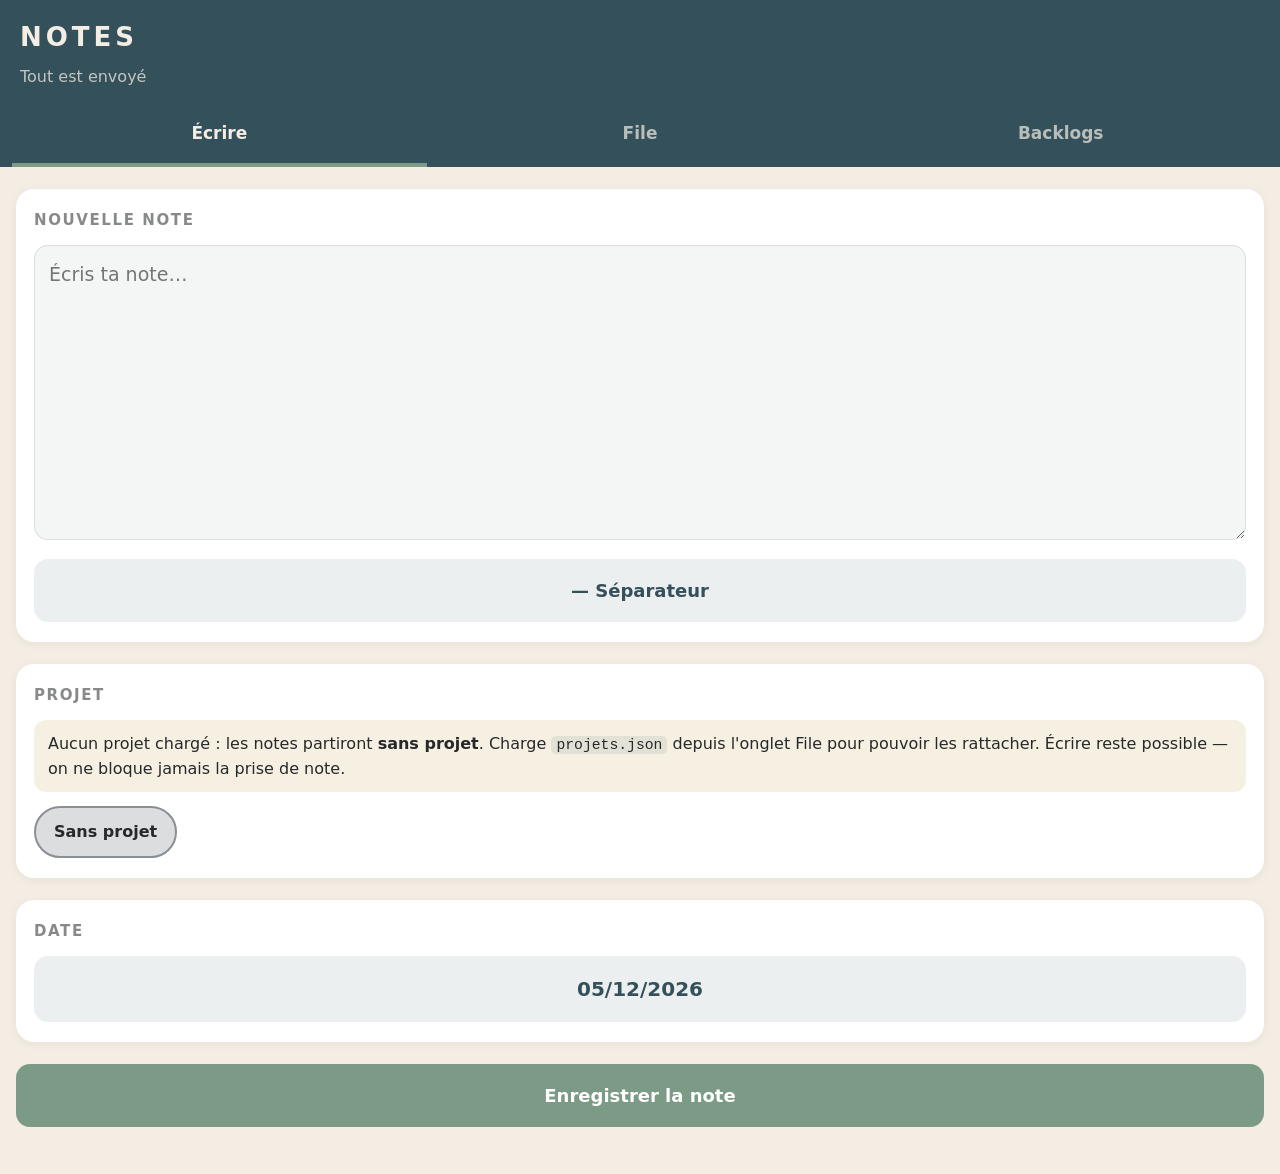
==== index.html @ 2f2c75e6 "PWA de prise de notes du Cockpit Application mobile hors-ligne : notes rattachees a un projet, file " ====
<!DOCTYPE html>
<html lang="fr">
  <head>
    <meta charset="utf-8" />
    <meta name="viewport" content="width=device-width, initial-scale=1, viewport-fit=cover" />
    <meta name="theme-color" content="#34505A" />
    <meta name="mobile-web-app-capable" content="yes" />
    <meta name="apple-mobile-web-app-capable" content="yes" />
    <meta name="apple-mobile-web-app-status-bar-style" content="black-translucent" />
    <title>Notes — Cockpit</title>
    <!-- Chemins RELATIFS partout : l'application est servie sous un sous-chemin GitHub
         Pages (utilisateur.github.io/depot/mobile/). Aucune ressource distante : ni
         police, ni bibliothèque, ni CDN — 100 % hors-ligne. -->
    <link rel="manifest" href="./manifest.webmanifest" />
    <link rel="icon" href="./icon.svg" type="image/svg+xml" />
    <link rel="apple-touch-icon" href="./icon.svg" />
    <link rel="stylesheet" href="./styles.css" />
  </head>
  <body>
    <div id="app"></div>
    <!-- Sélecteur de fichier des référentiels, HORS de #app : il survit aux rendus. -->
    <input type="file" id="fichier-ref" accept=".json,application/json" hidden />
    <script src="./core.js"></script>
    <script src="./store.js"></script>
    <script src="./app.js"></script>
  </body>
</html>
---- styles.css ----
/* styles.css — application mobile de notes du Cockpit.
 *
 * Deux exigences tenues ensemble :
 *  - l'identité visuelle du Cockpit, constante partout (crème, ardoise, sauge, encre) ;
 *  - la langue visuelle de l'application de budget (D18) : GROSSES séparations entre les
 *    sujets, boutons LARGES et bien espacés, faciles à viser au pouce, textes GRANDS.
 *
 * Police système uniquement : aucune ressource distante ne peut manquer hors-ligne.
 */

:root {
  --creme: #f3ede3;
  --ardoise: #34505a;
  --sauge: #7c9b86;
  --encre: #26282a;
  --brique: #a24b42;
  --papier: #ffffff;
  --trait: rgba(38, 40, 42, 0.12);
}

* {
  box-sizing: border-box;
  -webkit-tap-highlight-color: transparent;
}

html,
body {
  margin: 0;
  padding: 0;
  background: var(--creme);
  color: var(--encre);
  font-family: system-ui, -apple-system, "Segoe UI", Roboto, sans-serif;
  font-size: 18px;
  line-height: 1.5;
  -webkit-text-size-adjust: 100%;
}

#app {
  padding-bottom: 48px;
}

/* ---- En-tête et indicateur permanent ---- */

.entete {
  background: var(--ardoise);
  color: var(--creme);
  padding: calc(env(safe-area-inset-top, 0px) + 18px) 20px 16px;
}

.marque {
  margin: 0;
  font-size: 26px;
  font-weight: 700;
  letter-spacing: 4px;
  text-transform: uppercase;
}

/* « X notes à envoyer » — visible en permanence, sur tous les écrans. */
.compteur {
  display: inline-block;
  margin-top: 8px;
  font-size: 16px;
  opacity: 0.75;
}

.compteur-actif {
  opacity: 1;
  font-weight: 600;
  background: rgba(243, 237, 227, 0.16);
  border-radius: 999px;
  padding: 4px 14px;
}

/* ---- Onglets : trois cibles larges ---- */

.onglets {
  display: flex;
  background: var(--ardoise);
  padding: 0 12px;
  gap: 6px;
  position: sticky;
  top: 0;
  z-index: 5;
}

.onglet {
  flex: 1;
  font: inherit;
  font-size: 17px;
  font-weight: 600;
  color: rgba(243, 237, 227, 0.7);
  background: none;
  border: none;
  border-bottom: 4px solid transparent;
  padding: 16px 4px;
  cursor: pointer;
}

.onglet-actif {
  color: var(--creme);
  border-bottom-color: var(--sauge);
}

/* ---- Blocs : c'est la GROSSE séparation entre les sujets ---- */

.contenu {
  padding: 0 16px;
}

.bloc {
  background: var(--papier);
  border-radius: 18px;
  padding: 20px 18px;
  margin-top: 22px;
  box-shadow: 0 2px 10px rgba(38, 40, 42, 0.06);
}

.titre-bloc {
  margin: 0 0 14px;
  font-size: 15px;
  font-weight: 700;
  letter-spacing: 1.6px;
  text-transform: uppercase;
  color: rgba(38, 40, 42, 0.55);
}

.titre-projet {
  font-size: 22px;
  letter-spacing: 0.5px;
  text-transform: none;
  color: var(--encre);
  border-left: 6px solid var(--teinte);
  padding-left: 12px;
  margin-top: 16px;
}

.explication {
  margin: 0 0 14px;
  font-size: 16px;
  color: rgba(38, 40, 42, 0.65);
}

.avertissement {
  margin: 0 0 14px;
  padding: 12px 14px;
  background: rgba(194, 162, 75, 0.16);
  border-radius: 12px;
  font-size: 16px;
  line-height: 1.45;
}

code {
  font-family: ui-monospace, "SFMono-Regular", Menlo, monospace;
  font-size: 0.92em;
  background: rgba(52, 80, 90, 0.09);
  border-radius: 5px;
  padding: 1px 5px;
}

/* ---- Boutons : larges, bien espacés, faciles à viser au pouce ---- */

.bouton {
  display: block;
  width: 100%;
  font: inherit;
  font-size: 18px;
  font-weight: 600;
  border: none;
  border-radius: 14px;
  padding: 18px 20px;
  margin-top: 12px;
  cursor: pointer;
  text-align: center;
}

.bouton:first-child {
  margin-top: 0;
}

.bouton-fort {
  background: var(--sauge);
  color: #ffffff;
}

.bouton-fort:disabled {
  background: rgba(38, 40, 42, 0.14);
  color: rgba(38, 40, 42, 0.45);
}

.bouton-doux {
  background: rgba(52, 80, 90, 0.09);
  color: var(--ardoise);
}

.bouton-doux:disabled {
  color: rgba(38, 40, 42, 0.35);
}

.bouton-danger {
  background: rgba(162, 75, 66, 0.12);
  color: var(--brique);
}

.bouton-date {
  font-size: 20px;
}

/* Le bloc d'envoi est visuellement à part : ce n'est pas le même geste qu'enregistrer. */
.bloc-envoi {
  background: var(--ardoise);
  color: var(--creme);
}

.bloc-envoi .titre-bloc,
.bloc-envoi .explication {
  color: rgba(243, 237, 227, 0.72);
}

.bloc-envoi .bouton-doux {
  background: rgba(243, 237, 227, 0.15);
  color: var(--creme);
}

.bloc-envoi code {
  background: rgba(243, 237, 227, 0.18);
  color: var(--creme);
}

.bloc-action {
  background: none;
  box-shadow: none;
  padding: 0;
}

/* ---- Saisie ---- */

.saisie {
  width: 100%;
  font: inherit;
  font-size: 19px;
  line-height: 1.55;
  color: var(--encre);
  background: rgba(52, 80, 90, 0.05);
  border: 1px solid var(--trait);
  border-radius: 14px;
  padding: 14px;
  resize: vertical;
}

.saisie:focus {
  outline: 3px solid var(--sauge);
  outline-offset: 1px;
}

.rangee-outils {
  margin-top: 12px;
}

.rangee-outils .bouton {
  margin-top: 0;
}

/* ---- Pastilles de projet ---- */

.pastilles {
  display: flex;
  flex-wrap: wrap;
  gap: 10px;
}

.pastille {
  font: inherit;
  font-size: 16px;
  font-weight: 600;
  color: var(--encre);
  background: color-mix(in srgb, var(--teinte, #8a8f94) 16%, #ffffff);
  border: 2px solid transparent;
  border-radius: 999px;
  padding: 12px 18px;
  cursor: pointer;
}

.pastille-active {
  border-color: var(--teinte, #8a8f94);
  background: color-mix(in srgb, var(--teinte, #8a8f94) 30%, #ffffff);
}

.pastille-sans {
  --teinte: #8a8f94;
}

/* ---- La file des notes ---- */

.note {
  border: 1px solid var(--trait);
  border-radius: 14px;
  padding: 14px 16px;
  margin-bottom: 14px;
}

.note:last-child {
  margin-bottom: 0;
}

.note-figee {
  background: rgba(38, 40, 42, 0.035);
  border-style: dashed;
}

.note-haut {
  display: flex;
  justify-content: space-between;
  gap: 10px;
  font-size: 14px;
  color: rgba(38, 40, 42, 0.5);
}

.note-cible {
  font-weight: 600;
  color: var(--ardoise);
}

.note-titre {
  margin: 8px 0 0;
  font-size: 18px;
  font-weight: 600;
  line-height: 1.4;
}

.note-apercu {
  margin: 4px 0 0;
  font-size: 16px;
  color: rgba(38, 40, 42, 0.62);
}

.note-etat {
  margin: 10px 0 0;
  font-size: 14px;
  color: rgba(38, 40, 42, 0.45);
}

.note-actions {
  display: flex;
  gap: 10px;
  margin-top: 12px;
}

.note-actions .bouton {
  margin-top: 0;
  padding: 13px 16px;
  font-size: 16px;
}

.indicateur {
  margin: 0 0 8px;
  font-size: 16px;
  color: var(--encre);
}

/* ---- Backlogs ---- */

/* Avertissement de fraîcheur : bien en évidence, en tête de l'écran (D16). */
.bandeau-fraicheur {
  background: rgba(194, 162, 75, 0.2);
  border: 2px solid rgba(194, 162, 75, 0.55);
  border-radius: 18px;
  padding: 18px;
  margin: 22px 16px 0;
}

.bandeau-titre {
  margin: 0;
  font-size: 19px;
  font-weight: 700;
}

.bandeau-detail {
  margin: 6px 0 14px;
  font-size: 16px;
  color: rgba(38, 40, 42, 0.68);
}

.ligne-projet {
  display: flex;
  align-items: center;
  gap: 12px;
  width: 100%;
  font: inherit;
  text-align: left;
  background: color-mix(in srgb, var(--teinte, #8a8f94) 12%, #ffffff);
  border: none;
  border-left: 6px solid var(--teinte, #8a8f94);
  border-radius: 14px;
  padding: 18px 16px;
  margin-bottom: 12px;
  cursor: pointer;
}

.ligne-projet:last-child {
  margin-bottom: 0;
}

.ligne-projet-nom {
  flex: 1;
  font-size: 19px;
  font-weight: 600;
}

.ligne-projet-compte {
  font-size: 16px;
  color: rgba(38, 40, 42, 0.5);
}

.colonne {
  margin-bottom: 12px;
}

.colonne-entete {
  display: flex;
  align-items: center;
  gap: 12px;
  width: 100%;
  font: inherit;
  text-align: left;
  background: rgba(52, 80, 90, 0.06);
  border: none;
  border-left: 6px solid var(--teinte, #8a8f94);
  border-radius: 12px;
  padding: 16px;
  cursor: pointer;
}

.colonne-nom {
  flex: 1;
  font-size: 17px;
  font-weight: 600;
}

.colonne-compte,
.colonne-fleche {
  font-size: 16px;
  color: rgba(38, 40, 42, 0.5);
}

.colonne-tickets {
  padding: 10px 0 0 10px;
}

.ticket {
  display: flex;
  flex-direction: column;
  gap: 6px;
  width: 100%;
  font: inherit;
  text-align: left;
  background: var(--papier);
  border: 1px solid var(--trait);
  border-radius: 12px;
  padding: 14px;
  margin-bottom: 10px;
  cursor: pointer;
}

.ticket-titre {
  font-size: 17px;
  font-weight: 600;
  line-height: 1.4;
}

.ticket-bas {
  display: flex;
  flex-wrap: wrap;
  align-items: center;
  gap: 8px;
}

.ticket-date {
  font-size: 14px;
  color: rgba(38, 40, 42, 0.55);
}

/* La marque « prioritaire Home », visible (D15). */
.marque-prioritaire {
  display: inline-block;
  font-size: 13px;
  font-weight: 700;
  letter-spacing: 0.5px;
  text-transform: uppercase;
  color: #ffffff;
  background: var(--sauge);
  border-radius: 999px;
  padding: 3px 10px;
}

.ticket-colonne {
  margin: 0;
  font-size: 14px;
  font-weight: 600;
  letter-spacing: 1px;
  text-transform: uppercase;
  color: rgba(38, 40, 42, 0.5);
}

.ticket-detail-titre {
  margin: 8px 0 0;
  font-size: 22px;
  line-height: 1.35;
}

.ticket-detail-date {
  margin: 8px 0 0;
  font-size: 16px;
  color: rgba(38, 40, 42, 0.6);
}

.ticket-detail-description {
  margin: 14px 0;
  font-size: 17px;
  line-height: 1.55;
  white-space: pre-wrap;
}

/* ---- Calques (calendrier, confirmation, détail) ---- */

.calque {
  position: fixed;
  inset: 0;
  z-index: 40;
  background: rgba(38, 40, 42, 0.45);
  display: flex;
  align-items: flex-end;
  justify-content: center;
  padding: 16px;
}

/* Une confirmation posée par-dessus un autre calque DOIT passer devant : sinon elle
   s'ouvre derrière, invisible, et l'action n'est jamais validée (piège déjà rencontré). */
.calque-devant {
  z-index: 90;
}

.feuille {
  width: 100%;
  max-width: 520px;
  max-height: 88vh;
  overflow-y: auto;
  background: var(--creme);
  border-radius: 20px;
  padding: 22px 20px calc(env(safe-area-inset-bottom, 0px) + 20px);
  box-shadow: 0 -6px 30px rgba(38, 40, 42, 0.3);
}

.feuille-titre {
  margin: 0 0 10px;
  font-size: 21px;
}

/* ---- Mini-calendrier maison (jamais le sélecteur système) ---- */

.cal-entete {
  display: flex;
  align-items: center;
  justify-content: space-between;
  margin-bottom: 14px;
}

.cal-titre {
  font-size: 19px;
  font-weight: 600;
  text-transform: capitalize;
}

.cal-fleche {
  font: inherit;
  font-size: 26px;
  line-height: 1;
  color: var(--ardoise);
  background: rgba(52, 80, 90, 0.09);
  border: none;
  border-radius: 12px;
  width: 52px;
  height: 52px;
  cursor: pointer;
}

.cal-jours {
  display: grid;
  grid-template-columns: repeat(7, 1fr);
  gap: 4px;
}

.cal-jour-nom {
  text-align: center;
  font-size: 13px;
  font-weight: 700;
  color: rgba(38, 40, 42, 0.45);
  padding-bottom: 4px;
}

.cal-case {
  font: inherit;
  font-size: 17px;
  aspect-ratio: 1;
  color: var(--encre);
  background: var(--papier);
  border: none;
  border-radius: 10px;
  cursor: pointer;
}

.cal-hors {
  color: rgba(38, 40, 42, 0.3);
  background: rgba(255, 255, 255, 0.45);
}

.cal-choisie {
  background: var(--sauge);
  color: #ffffff;
  font-weight: 700;
}

/* ---- Message éphémère ---- */

.message {
  position: fixed;
  left: 16px;
  right: 16px;
  bottom: calc(env(safe-area-inset-bottom, 0px) + 16px);
  z-index: 120;
  background: var(--encre);
  color: var(--creme);
  border-radius: 14px;
  padding: 16px 18px;
  font-size: 16px;
  line-height: 1.4;
  box-shadow: 0 6px 24px rgba(38, 40, 42, 0.35);
}
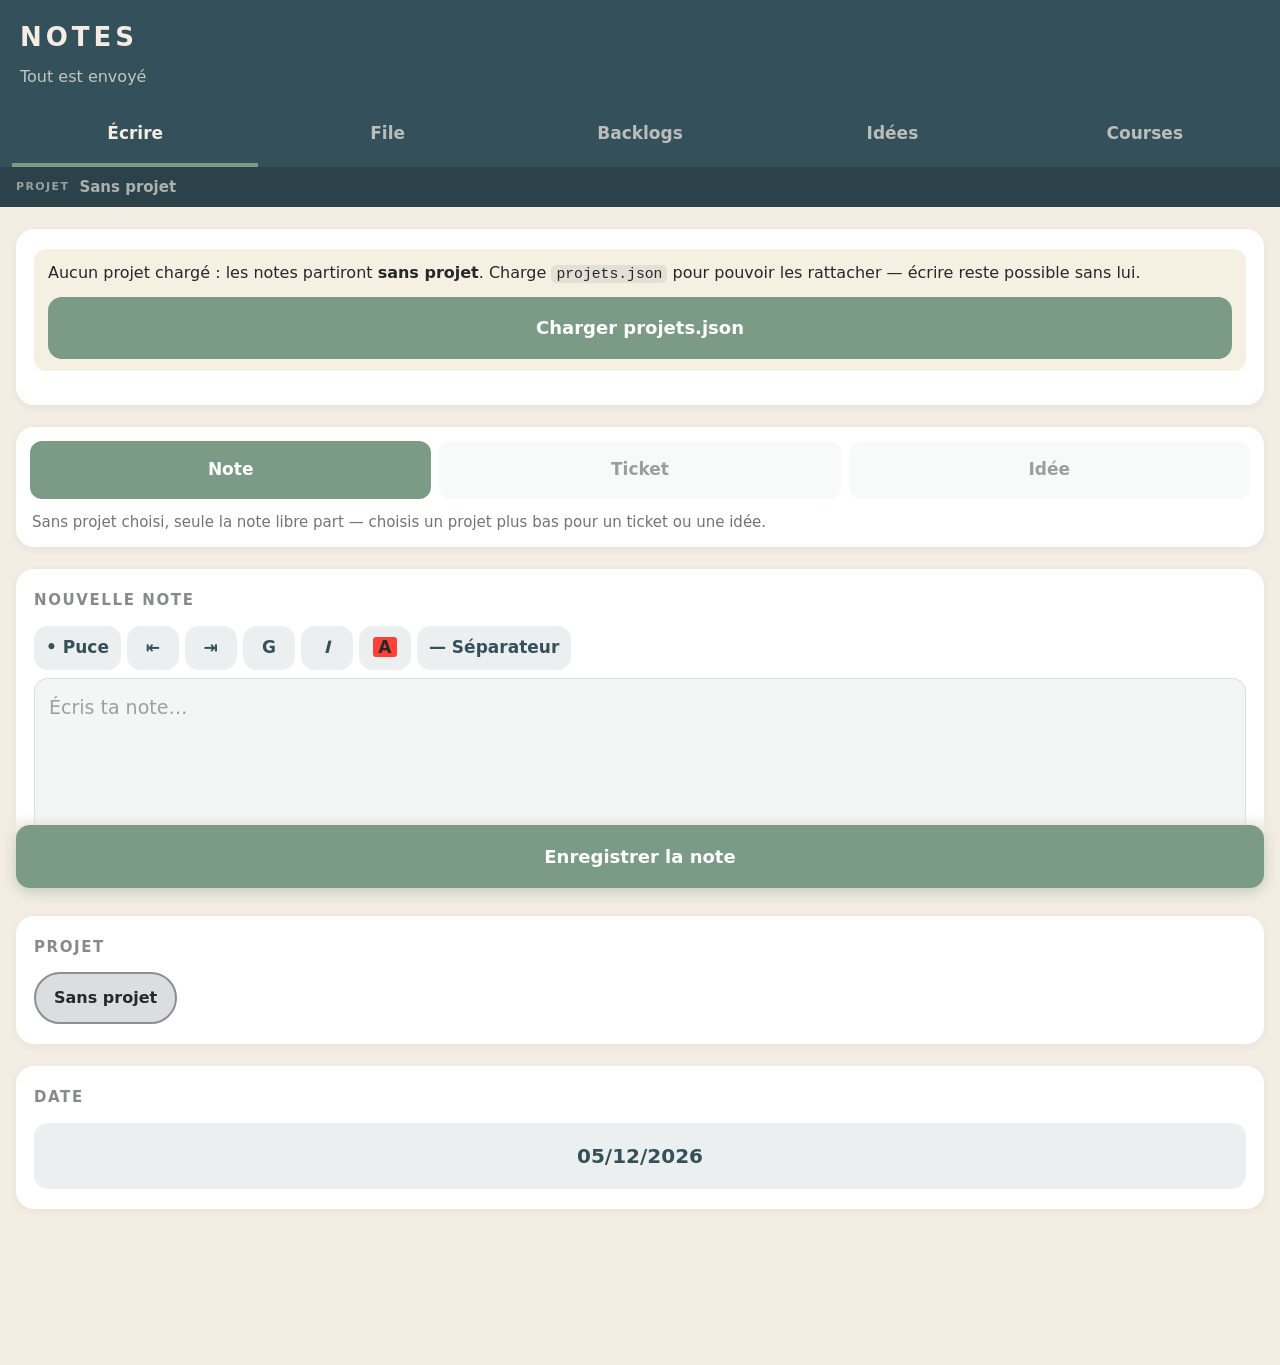
==== commit c60aaea6: "PWA notes : mise a jour (cache v18)" ====
--- a/index.html
+++ b/index.html
@@ -20,6 +20,11 @@
     <div id="app"></div>
     <!-- Sélecteur de fichier des référentiels, HORS de #app : il survit aux rendus. -->
     <input type="file" id="fichier-ref" accept=".json,application/json" hidden />
+    <!-- Jumeau du précédent, pour `courses.json` (SPEC Courses §6). Deux champs plutôt
+         qu'un seul partagé : le gestionnaire saurait alors quel référentiel il vient de
+         recevoir uniquement en devinant, et un mauvais fichier serait lu par le mauvais
+         analyseur. -->
+    <input type="file" id="fichier-courses" accept=".json,application/json" hidden />
     <script src="./core.js"></script>
     <script src="./store.js"></script>
     <script src="./app.js"></script>
--- a/styles.css
+++ b/styles.css
@@ -63,6 +63,15 @@
   opacity: 0.75;
 }
 
+/* Version réellement servie : discrète, mais toujours là — c'est le seul moyen, depuis le
+   téléphone, de savoir si une mise à jour est bien arrivée. */
+.version {
+  float: right;
+  margin-top: 10px;
+  font-size: 13px;
+  opacity: 0.5;
+}
+
 .compteur-actif {
   opacity: 1;
   font-weight: 600;
@@ -73,14 +82,22 @@
 
 /* ---- Onglets : trois cibles larges ---- */
 
+/* Le bloc COLLANT : onglets + bandeau du projet courant (avenant A1). Le fond plein et
+   l'ombre de recouvrement mangent l'interstice sous-pixel qui dessinait une barre fine
+   parasite en remontant (avenant A5). */
+.colle {
+  position: sticky;
+  top: 0;
+  z-index: 5;
+  background: var(--ardoise);
+  box-shadow: 0 -2px 0 var(--ardoise);
+}
+
 .onglets {
   display: flex;
   background: var(--ardoise);
   padding: 0 12px;
   gap: 6px;
-  position: sticky;
-  top: 0;
-  z-index: 5;
 }
 
 .onglet {
@@ -147,6 +164,12 @@
   border-radius: 12px;
   font-size: 16px;
   line-height: 1.45;
+}
+
+/* Le message porte son propre bouton d'import : la spec demande qu'il PROPOSE l'import,
+   pas seulement qu'il dise où aller le chercher. */
+.avertissement-texte {
+  margin: 0 0 12px;
 }
 
 code {
@@ -345,6 +368,42 @@
   margin-top: 12px;
 }
 
+/* Sélection des notes à renvoyer : cible large (toute la ligne est cliquable) et case
+   assez grosse pour le pouce. */
+.note-choix {
+  display: flex;
+  align-items: center;
+  gap: 12px;
+  margin-top: 12px;
+  padding: 8px 0;
+  font-size: 16px;
+  font-weight: 600;
+  color: var(--ardoise);
+  cursor: pointer;
+}
+
+.note-choix input {
+  width: 26px;
+  height: 26px;
+  accent-color: var(--sauge);
+  flex-shrink: 0;
+}
+
+.note-choisie {
+  border-color: var(--sauge);
+  border-style: solid;
+  background: rgba(124, 155, 134, 0.12);
+}
+
+.barre-selection {
+  position: sticky;
+  bottom: 0;
+  background: var(--papier);
+  padding-top: 10px;
+  margin-top: 4px;
+  box-shadow: 0 -8px 12px -8px rgba(38, 40, 42, 0.25);
+}
+
 .note-actions .bouton {
   margin-top: 0;
   padding: 13px 16px;
@@ -355,6 +414,39 @@
   margin: 0 0 8px;
   font-size: 16px;
   color: var(--encre);
+}
+
+.dernier-lot {
+  margin-top: 14px;
+}
+
+/* Le nom exact du fichier à retrouver dans les Téléchargements : il doit être lisible
+   caractère par caractère, donc en chasse fixe et détaché du texte courant. */
+.depot-fichier {
+  font-family: ui-monospace, "SFMono-Regular", Menlo, monospace;
+  font-size: 14px;
+  line-height: 1.4;
+  word-break: break-all;
+  background: rgba(52, 80, 90, 0.09);
+  border-radius: 8px;
+  padding: 10px 12px;
+  margin: 0 0 14px;
+}
+
+.bloc-envoi .depot-fichier {
+  background: rgba(243, 237, 227, 0.16);
+  color: var(--creme);
+}
+
+.depot-etapes {
+  margin: 0 0 18px;
+  padding-left: 22px;
+  font-size: 16px;
+  line-height: 1.6;
+}
+
+.depot-etapes li {
+  margin-bottom: 6px;
 }
 
 /* ---- Backlogs ---- */
@@ -479,6 +571,40 @@
   color: rgba(38, 40, 42, 0.55);
 }
 
+/* Colonne RDV globale : les cartes d'un AUTRE projet portent son nom et sa couleur, comme
+   les cartes étrangères du Kanban du Cockpit. */
+.colonne-portee {
+  font-size: 12px;
+  font-weight: 500;
+  letter-spacing: 0.5px;
+  text-transform: uppercase;
+  color: rgba(38, 40, 42, 0.45);
+}
+
+.ticket-etranger {
+  border-left: 6px solid var(--teinte, #8a8f94);
+}
+
+.ticket-projet {
+  font-size: 13px;
+  font-weight: 600;
+  color: var(--ardoise);
+  background: color-mix(in srgb, var(--teinte, #8a8f94) 18%, #ffffff);
+  border-radius: 999px;
+  padding: 3px 10px;
+}
+
+/* Un RDV honoré reste dans la colonne RDV, mais s'efface visuellement. */
+.ticket-honore .ticket-titre {
+  color: rgba(38, 40, 42, 0.55);
+}
+
+.ticket-fait {
+  font-size: 13px;
+  font-weight: 600;
+  color: var(--sauge);
+}
+
 /* La marque « prioritaire Home », visible (D15). */
 .marque-prioritaire {
   display: inline-block;
@@ -513,11 +639,164 @@
   color: rgba(38, 40, 42, 0.6);
 }
 
+/* Depuis le 15-08-2026, la description n'est plus un bloc de texte préformaté mais un
+   RENDU (voir `Core.htmlTexteRiche`) : les sauts de ligne sont des blocs, `pre-wrap`
+   n'a donc plus lieu d'être — il doublerait chaque retour à la ligne. */
 .ticket-detail-description {
   margin: 14px 0;
   font-size: 17px;
   line-height: 1.55;
-  white-space: pre-wrap;
+  overflow-wrap: anywhere;
+}
+
+.tr-rendu .tr-p {
+  margin: 0;
+  min-height: 1.55em;
+}
+
+.tr-rendu .tr-liste {
+  list-style: none;
+  margin: 0;
+  padding: 0;
+}
+
+/* Le pas d'indentation est plus court qu'au PC (48 px) : six niveaux doivent tenir dans la
+   largeur d'un téléphone. ⚠️ Mais il ne compte QUE cette marge — ici une sous-liste se loge
+   dans la liste, pas dans son élément, si bien que le `padding-left` de l'élément ne
+   s'ajoute pas comme au PC. Mesuré à 16 px, c'était trop peu pour « voir le démarquage » ;
+   24 px laisse encore 120 px pour le sixième niveau sur un écran de 375 px. */
+.tr-rendu .tr-liste .tr-liste {
+  margin-left: 24px;
+}
+
+.tr-rendu .tr-item {
+  position: relative;
+  padding-left: 18px;
+  margin: 3px 0;
+}
+
+.tr-rendu .tr-item::before {
+  position: absolute;
+  left: 1px;
+  top: 0;
+  color: rgba(38, 40, 42, 0.5);
+  content: "•";
+}
+
+/* Les glyphes tournent • ◦ ▪ tous les trois niveaux : chaque règle est plus spécifique
+   que la précédente, la plus profonde l'emporte. */
+.tr-rendu .tr-liste .tr-liste > .tr-item::before {
+  content: "◦";
+}
+
+.tr-rendu .tr-liste .tr-liste .tr-liste > .tr-item::before {
+  content: "▪";
+  font-size: 0.75em;
+  top: 0.15em;
+}
+
+.tr-rendu .tr-liste .tr-liste .tr-liste .tr-liste > .tr-item::before {
+  content: "•";
+  font-size: 1em;
+  top: 0;
+}
+
+.tr-rendu .tr-liste .tr-liste .tr-liste .tr-liste .tr-liste > .tr-item::before {
+  content: "◦";
+}
+
+.tr-rendu
+  .tr-liste
+  .tr-liste
+  .tr-liste
+  .tr-liste
+  .tr-liste
+  .tr-liste
+  > .tr-item::before {
+  content: "▪";
+  font-size: 0.75em;
+  top: 0.15em;
+}
+
+.tr-rendu hr.tr-trait {
+  border: 0;
+  border-top: 1px solid rgba(52, 80, 90, 0.35);
+  margin: 10px 0;
+}
+
+/* Même rouge que sur le PC — ce n'est pas l'écarlate de la recherche globale. */
+.tr-rendu mark {
+  background: #ff4136;
+  color: #26282a;
+  border-radius: 2px;
+  padding: 0 1px;
+}
+
+/* ---- Description riche d'une fiche : le champ qu'on ÉDITE (15-08-2026) ----
+   Il partage `.tr-rendu` avec le détail en lecture : ce qu'on écrit et ce qu'on relit
+   doivent se ressembler trait pour trait. */
+
+.saisie-riche-boite {
+  position: relative;
+}
+
+.saisie-riche {
+  /* Quatre lignes au repos comme l'ancien `textarea`, et un ascenseur interne au-delà :
+     la fiche ne doit jamais devenir plus longue que le pouce ne va. */
+  min-height: 118px;
+  max-height: 48vh;
+  overflow-y: auto;
+  resize: none;
+  text-align: left;
+  -webkit-user-select: text;
+  user-select: text;
+}
+
+/* Le `contenteditable` n'a pas de `placeholder` : l'invite est posée par-dessus, hors du
+   flux — elle ne doit jamais devenir du texte qu'on pourrait sélectionner ou effacer. */
+.saisie-riche-vide::before {
+  content: attr(data-invite);
+  position: absolute;
+  left: 15px;
+  top: 15px;
+  font-size: 19px;
+  line-height: 1.55;
+  color: rgba(38, 40, 42, 0.42);
+  pointer-events: none;
+}
+
+/* La saisie libre garde ses sept lignes : c'est l'écran où l'on écrit vraiment, et le
+   choix du projet doit rester atteignable sans faire défiler. */
+.saisie-note {
+  min-height: 196px;
+}
+
+/* Sept outils sur un écran de téléphone : ils s'enroulent plutôt que de se serrer. */
+.rangee-outils-riche {
+  display: flex;
+  flex-wrap: wrap;
+  gap: 6px;
+  margin-bottom: 8px;
+}
+
+.rangee-outils-riche .outil-riche {
+  flex: 0 0 auto;
+  width: auto;
+  /* Assez large pour le pouce, sans manger la ligne : la recommandation d'accessibilité
+     est de 44 px de côté. */
+  min-width: 52px;
+  min-height: 44px;
+  padding: 8px 12px;
+  font-size: 17px;
+}
+
+/* La pastille du surligneur dit sa couleur sans avoir à écrire « rouge ». */
+.pastille-surligne {
+  background: #ff4136;
+  color: #26282a;
+  border-radius: 3px;
+  padding: 0 5px;
+  font-weight: 600;
 }
 
 /* ---- Calques (calendrier, confirmation, détail) ---- */
@@ -635,3 +914,721 @@
   line-height: 1.4;
   box-shadow: 0 6px 24px rgba(38, 40, 42, 0.35);
 }
+
+/* ---- Notes typées (SPEC du 06-08-2026) : sélecteur de genre et fiches ---- */
+
+.bloc-segments {
+  padding: 14px;
+}
+
+.segments {
+  display: flex;
+  gap: 8px;
+}
+
+.segment {
+  flex: 1;
+  font: inherit;
+  font-size: 17px;
+  font-weight: 700;
+  color: var(--encre);
+  background: rgba(52, 80, 90, 0.07);
+  border: 2px solid transparent;
+  border-radius: 12px;
+  padding: 14px 6px;
+  cursor: pointer;
+}
+
+.segment-actif {
+  background: var(--sauge);
+  color: #ffffff;
+}
+
+.segment:disabled {
+  opacity: 0.45;
+  cursor: default;
+}
+
+.explication-segments {
+  margin: 12px 2px 0;
+  font-size: 15px;
+}
+
+/* Champs des fiches Ticket/Idée — même peau que la grande saisie. */
+.champ {
+  display: block;
+  width: 100%;
+  font: inherit;
+  font-size: 18px;
+  color: var(--encre);
+  background: rgba(52, 80, 90, 0.05);
+  border: 1px solid var(--trait);
+  border-radius: 12px;
+  padding: 13px 14px;
+}
+
+.champ:focus {
+  outline: 3px solid var(--sauge);
+  outline-offset: 1px;
+}
+
+.saisie-fiche {
+  margin-top: 12px;
+}
+
+/* L'heure d'un rendez-vous : saisie maison, jamais le sélecteur système. */
+.rangee-outils .champ-heure {
+  display: inline-block;
+  width: 110px;
+  margin-top: 12px;
+  text-align: center;
+  font-variant-numeric: tabular-nums;
+}
+
+.pastille-rdv {
+  --teinte: #34505a;
+}
+
+/* Liens web : libellé + URL + retrait, en rangées. */
+.rangee-lien {
+  display: flex;
+  gap: 8px;
+  margin-bottom: 10px;
+}
+
+.rangee-lien .champ-lien {
+  flex: 1;
+  min-width: 0;
+  font-size: 16px;
+}
+
+.rangee-lien .bouton-retirer {
+  display: block;
+  width: 48px;
+  flex: none;
+  margin-top: 0;
+  padding: 0;
+  border-radius: 12px;
+}
+
+/* Interrupteurs (rappel Home, coup de cœur) : une grosse ligne cochable. */
+.choix-ligne {
+  display: flex;
+  align-items: center;
+  gap: 12px;
+  font-size: 17px;
+  font-weight: 600;
+  padding: 6px 2px;
+  cursor: pointer;
+}
+
+.choix-ligne input {
+  width: 24px;
+  height: 24px;
+  accent-color: var(--sauge);
+}
+
+/* Badges de la file : une note qui deviendra ticket ou idée se voit d'un coup d'œil. */
+.badge-genre {
+  font-size: 12px;
+  font-weight: 700;
+  letter-spacing: 1px;
+  text-transform: uppercase;
+  color: #ffffff;
+  background: var(--ardoise);
+  border-radius: 999px;
+  padding: 3px 10px;
+}
+
+.badge-idee {
+  background: #c98a2d;
+}
+
+/* Écran « Idées » : l'étoile et la maturité d'une carte. */
+.idee-coeur {
+  color: #c98a2d;
+}
+
+.idee-maturite {
+  font-size: 13px;
+  font-weight: 700;
+  letter-spacing: 0.8px;
+  text-transform: uppercase;
+  color: rgba(38, 40, 42, 0.55);
+}
+
+.idee-maturite-creuser {
+  color: #c98a2d;
+}
+
+.idee-maturite-mure {
+  color: var(--sauge);
+}
+
+/* ---- Avenant du 06-08-2026 : bandeau projet, validation, grille des colonnes ---- */
+
+/* A1 — le projet courant, visible sur tous les écrans, collé sous les onglets. */
+.bandeau-projet {
+  display: flex;
+  align-items: center;
+  gap: 10px;
+  width: 100%;
+  font: inherit;
+  font-size: 15px;
+  font-weight: 700;
+  color: var(--creme);
+  background: rgba(0, 0, 0, 0.18);
+  border: none;
+  padding: 9px 16px;
+  cursor: pointer;
+  text-align: left;
+}
+
+.bandeau-projet-libelle {
+  flex: none;
+  font-size: 11px;
+  font-weight: 600;
+  letter-spacing: 1.4px;
+  text-transform: uppercase;
+  color: rgba(243, 237, 227, 0.55);
+}
+
+.bandeau-projet-point {
+  flex: none;
+  width: 12px;
+  height: 12px;
+  border-radius: 50%;
+  background: var(--teinte, #8a8f94);
+  box-shadow: 0 0 0 2px rgba(243, 237, 227, 0.25);
+}
+
+.bandeau-projet-nom {
+  overflow: hidden;
+  white-space: nowrap;
+  text-overflow: ellipsis;
+}
+
+.bandeau-projet-sans .bandeau-projet-nom {
+  color: rgba(243, 237, 227, 0.65);
+  font-weight: 600;
+}
+
+/* A3 — le bandeau de succès de l'écran Écrire : l'enregistrement se VOIT. */
+.bandeau-succes {
+  margin-top: 22px;
+  padding: 16px 18px;
+  border-radius: 14px;
+  background: var(--sauge);
+  color: #ffffff;
+  font-size: 17px;
+  font-weight: 700;
+  box-shadow: 0 2px 10px rgba(38, 40, 42, 0.12);
+}
+
+/* A4 — les couleurs de validation classiques sur le message fugace. */
+.message-erreur {
+  background: var(--brique);
+}
+
+.message-succes {
+  background: var(--sauge);
+}
+
+/* A6 — colonnes et catégories des fiches : une grille stricte, alignée, rangée. */
+.pastilles-rangees {
+  display: grid;
+  grid-template-columns: 1fr 1fr;
+  gap: 8px;
+}
+
+.pastilles-rangees .pastille {
+  width: 100%;
+  border-radius: 10px;
+  padding: 14px;
+  text-align: left;
+  white-space: nowrap;
+  overflow: hidden;
+  text-overflow: ellipsis;
+}
+
+/* ---- Second avenant (07-08-2026) : barre d'action, signal, état des notifications ---- */
+
+/* B3 — la barre d'enregistrement COLLÉE en bas. Elle règle le « il faut appuyer deux
+   fois » : la cible ne bouge plus quand le clavier se ferme, et elle est atteignable
+   sans faire défiler un formulaire long. */
+.barre-action {
+  position: sticky;
+  bottom: 0;
+  z-index: 4;
+  display: flex;
+  gap: 10px;
+  margin: 22px -16px 0;
+  padding: 12px 16px calc(env(safe-area-inset-bottom, 0px) + 12px);
+  background: linear-gradient(to bottom, rgba(243, 237, 227, 0), var(--creme) 22%);
+}
+
+.barre-action .bouton {
+  margin-top: 0;
+}
+
+.barre-action .bouton-fort {
+  flex: 2;
+  box-shadow: 0 4px 14px rgba(124, 155, 134, 0.4);
+}
+
+.barre-action .bouton-doux {
+  flex: 1;
+}
+
+/* B2 — le message flottant remonte au-dessus de la barre d'action sur l'écran Écrire. */
+.message-au-dessus {
+  bottom: calc(env(safe-area-inset-bottom, 0px) + 92px);
+}
+
+/* B1 — l'état des notifications, lisible sur le téléphone. */
+.etat-notif {
+  margin: 0 0 14px;
+  padding: 12px 14px;
+  border-radius: 12px;
+  font-size: 16px;
+  font-weight: 600;
+  line-height: 1.45;
+}
+
+.etat-notif-ok {
+  background: rgba(124, 155, 134, 0.18);
+  color: #3d5e49;
+}
+
+.etat-notif-a-autoriser {
+  background: rgba(194, 162, 75, 0.18);
+}
+
+.etat-notif-refuse,
+.etat-notif-absent {
+  background: rgba(162, 75, 66, 0.14);
+  color: var(--brique);
+}
+
+.indicateur-diagnostic {
+  margin-top: 12px;
+  font-size: 14px;
+  color: rgba(38, 40, 42, 0.5);
+  font-family: ui-monospace, "SFMono-Regular", Menlo, monospace;
+}
+
+/* ==========================================================================
+   COURSES (SPEC du 18-08-2026) — 5ᵉ onglet.
+
+   Une règle domine tout : **c'est un pouce qui coche, en magasin, une main
+   pleine**. Les cases font 34 px de côté, les cibles de clic couvrent toute la
+   ligne, et l'état coché se voit de loin — case pleine + libellé barré.
+   ========================================================================== */
+
+.bloc-courses-entete {
+  padding-bottom: 12px;
+}
+
+.courses-bascule {
+  display: flex;
+  gap: 8px;
+  margin-top: 10px;
+}
+
+.courses-bascule .bouton {
+  flex: 1 1 0;
+}
+
+.courses-filtres-tel {
+  display: flex;
+  flex-direction: column;
+  gap: 10px;
+  margin-top: 10px;
+}
+
+.courses-filtre-case {
+  display: flex;
+  align-items: center;
+  gap: 10px;
+  font-size: 16px;
+}
+
+.courses-filtre-case input {
+  width: 24px;
+  height: 24px;
+}
+
+.courses-barre-tel {
+  display: flex;
+  align-items: center;
+  justify-content: space-between;
+  gap: 12px;
+  margin-top: 10px;
+}
+
+/* ---- Niveau 1 : l'enseigne ---- */
+
+.bloc-enseigne {
+  padding: 0;
+  overflow: hidden;
+}
+
+.courses-entete-tel,
+.courses-entete-theme-tel {
+  display: flex;
+  align-items: center;
+  gap: 10px;
+  width: 100%;
+  padding: 14px 16px;
+  border: 0;
+  background: rgba(52, 80, 90, 0.09);
+  font: inherit;
+  font-size: 17px;
+  text-align: left;
+  color: inherit;
+}
+
+.courses-entete-theme-tel {
+  background: transparent;
+  font-size: 15px;
+  padding: 10px 16px 10px 30px;
+  border-top: 1px solid rgba(52, 80, 90, 0.08);
+}
+
+.courses-chevron-tel {
+  width: 14px;
+  opacity: 0.55;
+}
+
+.courses-titre-tel {
+  font-weight: 600;
+  text-transform: uppercase;
+  letter-spacing: 0.04em;
+  font-size: 15px;
+}
+
+.courses-compte-tel {
+  margin-left: auto;
+  font-size: 14px;
+  opacity: 0.6;
+}
+
+.courses-compte-tel strong {
+  opacity: 1;
+  color: var(--sauge, #7c9b86);
+}
+
+/* ---- La ligne d'un article ---- */
+
+.courses-article-tel,
+.courses-pris-tel {
+  display: flex;
+  align-items: flex-start;
+  gap: 14px;
+  width: 100%;
+  padding: 12px 16px;
+  border: 0;
+  border-top: 1px solid rgba(52, 80, 90, 0.07);
+  background: transparent;
+  font: inherit;
+  text-align: left;
+  color: inherit;
+}
+
+.courses-article-tel.coche,
+.courses-pris-tel.pris {
+  background: rgba(124, 155, 134, 0.13);
+}
+
+/* Grosse case : 34 px, c'est la taille qu'un pouce vise sans regarder. */
+.courses-case-tel {
+  flex: 0 0 auto;
+  width: 34px;
+  height: 34px;
+  border: 2px solid rgba(52, 80, 90, 0.4);
+  border-radius: 7px;
+  background: #fffdf9;
+  font-size: 20px;
+  line-height: 30px;
+  text-align: center;
+  color: transparent;
+  padding: 0;
+}
+
+.courses-case-tel.cochee {
+  background: var(--sauge, #7c9b86);
+  border-color: var(--sauge, #7c9b86);
+  color: #fff;
+}
+
+.courses-corps-tel {
+  display: flex;
+  flex-direction: column;
+  gap: 3px;
+  min-width: 0;
+  flex: 1 1 auto;
+}
+
+.courses-nom-tel {
+  font-size: 17px;
+  line-height: 1.3;
+}
+
+/* Coché = TRÈS visible (§6) : la case est pleine ET le libellé est barré. */
+.courses-pris-tel.pris .courses-nom-tel {
+  text-decoration: line-through;
+  opacity: 0.5;
+}
+
+.courses-lieu-tel,
+.courses-remarque-tel,
+.courses-commentaire-tel {
+  font-size: 13px;
+  line-height: 1.35;
+  opacity: 0.6;
+}
+
+.courses-commentaire-tel {
+  font-style: italic;
+}
+
+.courses-lieu-titre {
+  margin: 12px 0 0;
+  padding: 0 16px;
+  font-weight: 600;
+  opacity: 0.75;
+  text-transform: uppercase;
+  letter-spacing: 0.04em;
+  font-size: 13px;
+}
+
+.courses-quantite-tel {
+  align-self: flex-start;
+  font-size: 14px;
+  font-weight: 600;
+  padding: 2px 8px;
+  border-radius: 5px;
+  background: rgba(52, 80, 90, 0.12);
+}
+
+.courses-saisie-tel {
+  display: flex;
+  flex-direction: column;
+  gap: 8px;
+  margin-top: 8px;
+}
+
+.bouton-mince {
+  align-self: flex-start;
+  padding: 5px 12px;
+  font-size: 14px;
+  margin-top: 6px;
+}
+
+/* ==========================================================================
+   COURSES (SPEC du 18-08-2026) — 5ᵉ onglet.
+
+   Une règle domine tout : **c'est un pouce qui coche, en magasin, une main
+   pleine**. Les cases font 34 px de côté, les cibles de clic couvrent toute la
+   ligne, et l'état coché se voit de loin — case pleine + libellé barré.
+   ========================================================================== */
+
+.bloc-courses-entete {
+  padding-bottom: 12px;
+}
+
+.courses-bascule {
+  display: flex;
+  gap: 8px;
+  margin-top: 10px;
+}
+
+.courses-bascule .bouton {
+  flex: 1 1 0;
+}
+
+.courses-filtres-tel {
+  display: flex;
+  flex-direction: column;
+  gap: 10px;
+  margin-top: 10px;
+}
+
+.courses-filtre-case {
+  display: flex;
+  align-items: center;
+  gap: 10px;
+  font-size: 16px;
+}
+
+.courses-filtre-case input {
+  width: 24px;
+  height: 24px;
+}
+
+.courses-barre-tel {
+  display: flex;
+  align-items: center;
+  justify-content: space-between;
+  gap: 12px;
+  margin-top: 10px;
+}
+
+/* ---- Niveau 1 : l'enseigne ---- */
+
+.bloc-enseigne {
+  padding: 0;
+  overflow: hidden;
+}
+
+.courses-entete-tel,
+.courses-entete-theme-tel {
+  display: flex;
+  align-items: center;
+  gap: 10px;
+  width: 100%;
+  padding: 14px 16px;
+  border: 0;
+  background: rgba(52, 80, 90, 0.09);
+  font: inherit;
+  font-size: 17px;
+  text-align: left;
+  color: inherit;
+}
+
+.courses-entete-theme-tel {
+  background: transparent;
+  font-size: 15px;
+  padding: 10px 16px 10px 30px;
+  border-top: 1px solid rgba(52, 80, 90, 0.08);
+}
+
+.courses-chevron-tel {
+  width: 14px;
+  opacity: 0.55;
+}
+
+.courses-titre-tel {
+  font-weight: 600;
+  text-transform: uppercase;
+  letter-spacing: 0.04em;
+  font-size: 15px;
+}
+
+.courses-compte-tel {
+  margin-left: auto;
+  font-size: 14px;
+  opacity: 0.6;
+}
+
+.courses-compte-tel strong {
+  opacity: 1;
+  color: var(--sauge, #7c9b86);
+}
+
+/* ---- La ligne d'un article ---- */
+
+.courses-article-tel,
+.courses-pris-tel {
+  display: flex;
+  align-items: flex-start;
+  gap: 14px;
+  width: 100%;
+  padding: 12px 16px;
+  border: 0;
+  border-top: 1px solid rgba(52, 80, 90, 0.07);
+  background: transparent;
+  font: inherit;
+  text-align: left;
+  color: inherit;
+}
+
+.courses-article-tel.coche,
+.courses-pris-tel.pris {
+  background: rgba(124, 155, 134, 0.13);
+}
+
+/* Grosse case : 34 px, c'est la taille qu'un pouce vise sans regarder. */
+.courses-case-tel {
+  flex: 0 0 auto;
+  width: 34px;
+  height: 34px;
+  border: 2px solid rgba(52, 80, 90, 0.4);
+  border-radius: 7px;
+  background: #fffdf9;
+  font-size: 20px;
+  line-height: 30px;
+  text-align: center;
+  color: transparent;
+  padding: 0;
+}
+
+.courses-case-tel.cochee {
+  background: var(--sauge, #7c9b86);
+  border-color: var(--sauge, #7c9b86);
+  color: #fff;
+}
+
+.courses-corps-tel {
+  display: flex;
+  flex-direction: column;
+  gap: 3px;
+  min-width: 0;
+  flex: 1 1 auto;
+}
+
+.courses-nom-tel {
+  font-size: 17px;
+  line-height: 1.3;
+}
+
+/* Coché = TRÈS visible (§6) : la case est pleine ET le libellé est barré. */
+.courses-pris-tel.pris .courses-nom-tel {
+  text-decoration: line-through;
+  opacity: 0.5;
+}
+
+.courses-lieu-tel,
+.courses-remarque-tel,
+.courses-commentaire-tel {
+  font-size: 13px;
+  line-height: 1.35;
+  opacity: 0.6;
+}
+
+.courses-commentaire-tel {
+  font-style: italic;
+}
+
+.courses-lieu-titre {
+  margin: 12px 0 0;
+  padding: 0 16px;
+  font-weight: 600;
+  opacity: 0.75;
+  text-transform: uppercase;
+  letter-spacing: 0.04em;
+  font-size: 13px;
+}
+
+.courses-quantite-tel {
+  align-self: flex-start;
+  font-size: 14px;
+  font-weight: 600;
+  padding: 2px 8px;
+  border-radius: 5px;
+  background: rgba(52, 80, 90, 0.12);
+}
+
+.courses-saisie-tel {
+  display: flex;
+  flex-direction: column;
+  gap: 8px;
+  margin-top: 8px;
+}
+
+.bouton-mince {
+  align-self: flex-start;
+  padding: 5px 12px;
+  font-size: 14px;
+  margin-top: 6px;
+}
